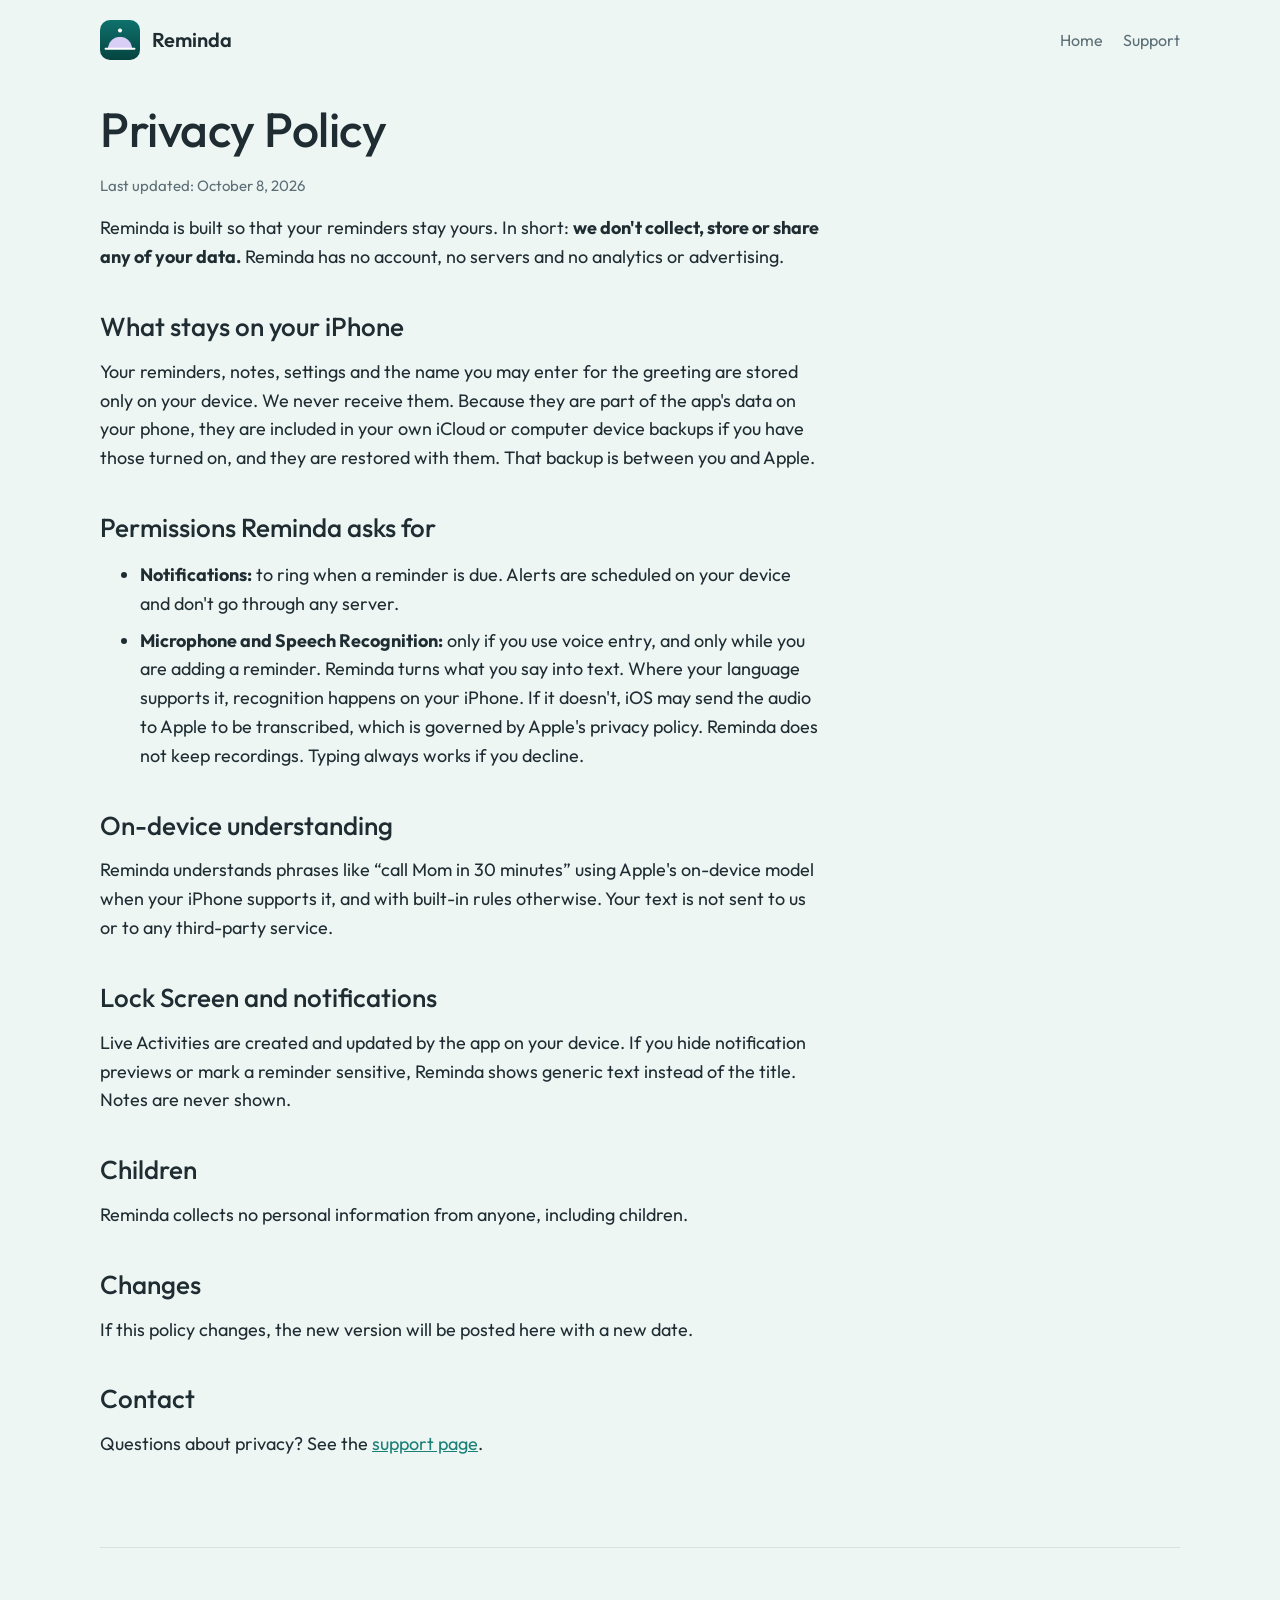
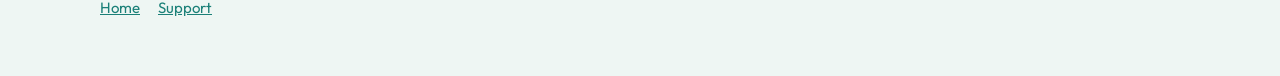
==== privacy.html @ c22a2229 "Reminda website Co-Authored-By: Claude Sonnet 5.5 <noreply@anthropic.com>" ====
<!doctype html>
<html lang="en">
<head>
<meta charset="utf-8">
<meta name="viewport" content="width=device-width, initial-scale=1">
<title>Privacy Policy — Reminda</title>
<meta name="description" content="Reminda collects no personal data. Your reminders stay on your iPhone.">
<link rel="icon" href="icon.png">
<link rel="stylesheet" href="https://fonts.googleapis.com/css2?family=Outfit:wght@400;500;600&display=swap">
<link rel="stylesheet" href="style.css">
</head>
<body>
<div class="wrap">
  <header class="site">
    <a class="brand" href="./"><img src="icon.png" alt="" width="40" height="40">Reminda</a>
    <nav class="site"><a href="./">Home</a><a href="support.html">Support</a></nav>
  </header>
  <main class="doc">
    <h1>Privacy Policy</h1>
    <p class="meta">Last updated: October 8, 2026</p>

    <p>Reminda is built so that your reminders stay yours. In short: <strong>we don't collect, store or share any of your data.</strong> Reminda has no account, no servers and no analytics or advertising.</p>

    <h2>What stays on your iPhone</h2>
    <p>Your reminders, notes, settings and the name you may enter for the greeting are stored only on your device. We never receive them. Because they are part of the app's data on your phone, they are included in your own iCloud or computer device backups if you have those turned on, and they are restored with them. That backup is between you and Apple.</p>

    <h2>Permissions Reminda asks for</h2>
    <ul>
      <li><strong>Notifications:</strong> to ring when a reminder is due. Alerts are scheduled on your device and don't go through any server.</li>
      <li><strong>Microphone and Speech Recognition:</strong> only if you use voice entry, and only while you are adding a reminder. Reminda turns what you say into text. Where your language supports it, recognition happens on your iPhone. If it doesn't, iOS may send the audio to Apple to be transcribed, which is governed by Apple's privacy policy. Reminda does not keep recordings. Typing always works if you decline.</li>
    </ul>

    <h2>On-device understanding</h2>
    <p>Reminda understands phrases like “call Mom in 30 minutes” using Apple's on-device model when your iPhone supports it, and with built-in rules otherwise. Your text is not sent to us or to any third-party service.</p>

    <h2>Lock Screen and notifications</h2>
    <p>Live Activities are created and updated by the app on your device. If you hide notification previews or mark a reminder sensitive, Reminda shows generic text instead of the title. Notes are never shown.</p>

    <h2>Children</h2>
    <p>Reminda collects no personal information from anyone, including children.</p>

    <h2>Changes</h2>
    <p>If this policy changes, the new version will be posted here with a new date.</p>

    <h2>Contact</h2>
    <p>Questions about privacy? See the <a href="support.html">support page</a>.</p>
  </main>
  <footer class="site"><a href="./">Home</a><a href="support.html">Support</a></footer>
</div>
</body>
</html>
---- style.css ----
:root {
  --bg: #eef6f3;
  --bg-wash: #dcefea;
  --card: #ffffff;
  --ink: #1f2d33;
  --muted: #5c6f77;
  --teal: #1b8078;
  --teal-ink: #ffffff;
  --line: rgba(31, 45, 51, 0.1);
  --shadow: 0 24px 60px -24px rgba(27, 128, 120, 0.35), 0 2px 6px rgba(31, 45, 51, 0.06);
}
@media (prefers-color-scheme: dark) {
  :root {
    --bg: #0b0f10;
    --bg-wash: #10201f;
    --card: #1a2022;
    --ink: #eaf2f0;
    --muted: #9bb0b0;
    --teal: #4fb3a8;
    --teal-ink: #08201d;
    --line: rgba(234, 242, 240, 0.12);
    --shadow: 0 24px 60px -24px rgba(0, 0, 0, 0.8);
  }
}

* { box-sizing: border-box; }
html { scroll-behavior: smooth; }
body {
  margin: 0;
  font-family: "Outfit", system-ui, -apple-system, "Segoe UI", sans-serif;
  font-size: 18px;
  line-height: 1.6;
  color: var(--ink);
  background: var(--bg);
  -webkit-font-smoothing: antialiased;
}
img { max-width: 100%; height: auto; display: block; }
a { color: var(--teal); }

.wrap { width: min(1080px, 100% - 32px); margin-inline: auto; }

header.site {
  display: flex; align-items: center; justify-content: space-between;
  padding: 20px 0;
}
.brand { display: flex; align-items: center; gap: 12px; text-decoration: none; color: var(--ink); font-weight: 600; font-size: 20px; }
.brand img { width: 40px; height: 40px; border-radius: 10px; }
nav.site a { margin-left: 20px; text-decoration: none; color: var(--muted); font-size: 16px; }
nav.site a:hover { color: var(--ink); }

.hero {
  display: grid; grid-template-columns: 1.05fr 0.95fr; gap: 48px; align-items: center;
  padding: 40px 0 72px;
}
.eyebrow { font-size: 14px; letter-spacing: 0.14em; text-transform: uppercase; color: var(--muted); margin: 0 0 12px; }
h1 { font-size: clamp(40px, 6vw, 64px); line-height: 1.05; margin: 0 0 20px; font-weight: 500; letter-spacing: -0.01em; }
.lede { font-size: 21px; color: var(--muted); margin: 0 0 28px; max-width: 30em; }
.badge {
  display: inline-block; padding: 14px 26px; border-radius: 999px;
  background: var(--teal); color: var(--teal-ink); font-weight: 600; text-decoration: none;
}
.badge.soon { opacity: 0.9; cursor: default; }
.note { font-size: 15px; color: var(--muted); margin-top: 14px; }

.phone {
  border-radius: 38px; overflow: hidden; background: var(--card);
  box-shadow: var(--shadow); border: 1px solid var(--line);
}
.hero .phone { max-width: 340px; margin-inline: auto; }

section.band { padding: 72px 0; }
section.band.wash { background: linear-gradient(180deg, var(--bg-wash), var(--bg)); }
h2 { font-size: clamp(30px, 4vw, 42px); line-height: 1.15; margin: 0 0 16px; font-weight: 500; }
h3 { font-size: 20px; margin: 0 0 6px; font-weight: 600; }
p { margin: 0 0 16px; }

.feature {
  display: grid; grid-template-columns: 1fr 1fr; gap: 56px; align-items: center;
  padding: 36px 0;
}
.feature.flip .copy { order: 2; }
.feature .phone { max-width: 320px; margin-inline: auto; }
.feature p { color: var(--muted); }

.grid { display: grid; grid-template-columns: repeat(3, 1fr); gap: 20px; margin-top: 32px; }
.card { background: var(--card); border: 1px solid var(--line); border-radius: 24px; padding: 24px; }
.card p { color: var(--muted); margin: 0; font-size: 16px; }

footer.site { padding: 48px 0 56px; color: var(--muted); font-size: 15px; border-top: 1px solid var(--line); }
footer.site a { margin-right: 18px; }

/* text pages */
main.doc { padding: 24px 0 72px; max-width: 720px; }
main.doc h1 { font-size: clamp(34px, 5vw, 48px); }
main.doc h2 { font-size: 26px; margin-top: 40px; }
main.doc li { margin-bottom: 8px; }
.meta { color: var(--muted); font-size: 15px; }

@media (max-width: 820px) {
  .hero, .feature { grid-template-columns: 1fr; gap: 32px; }
  .feature.flip .copy { order: 0; }
  .grid { grid-template-columns: 1fr; }
  nav.site a { margin-left: 14px; font-size: 15px; }
  nav.site a[href="#features"] { display: none; }
  .brand { font-size: 18px; }
  body { font-size: 17px; }
}
@media (prefers-reduced-motion: reduce) { html { scroll-behavior: auto; } }
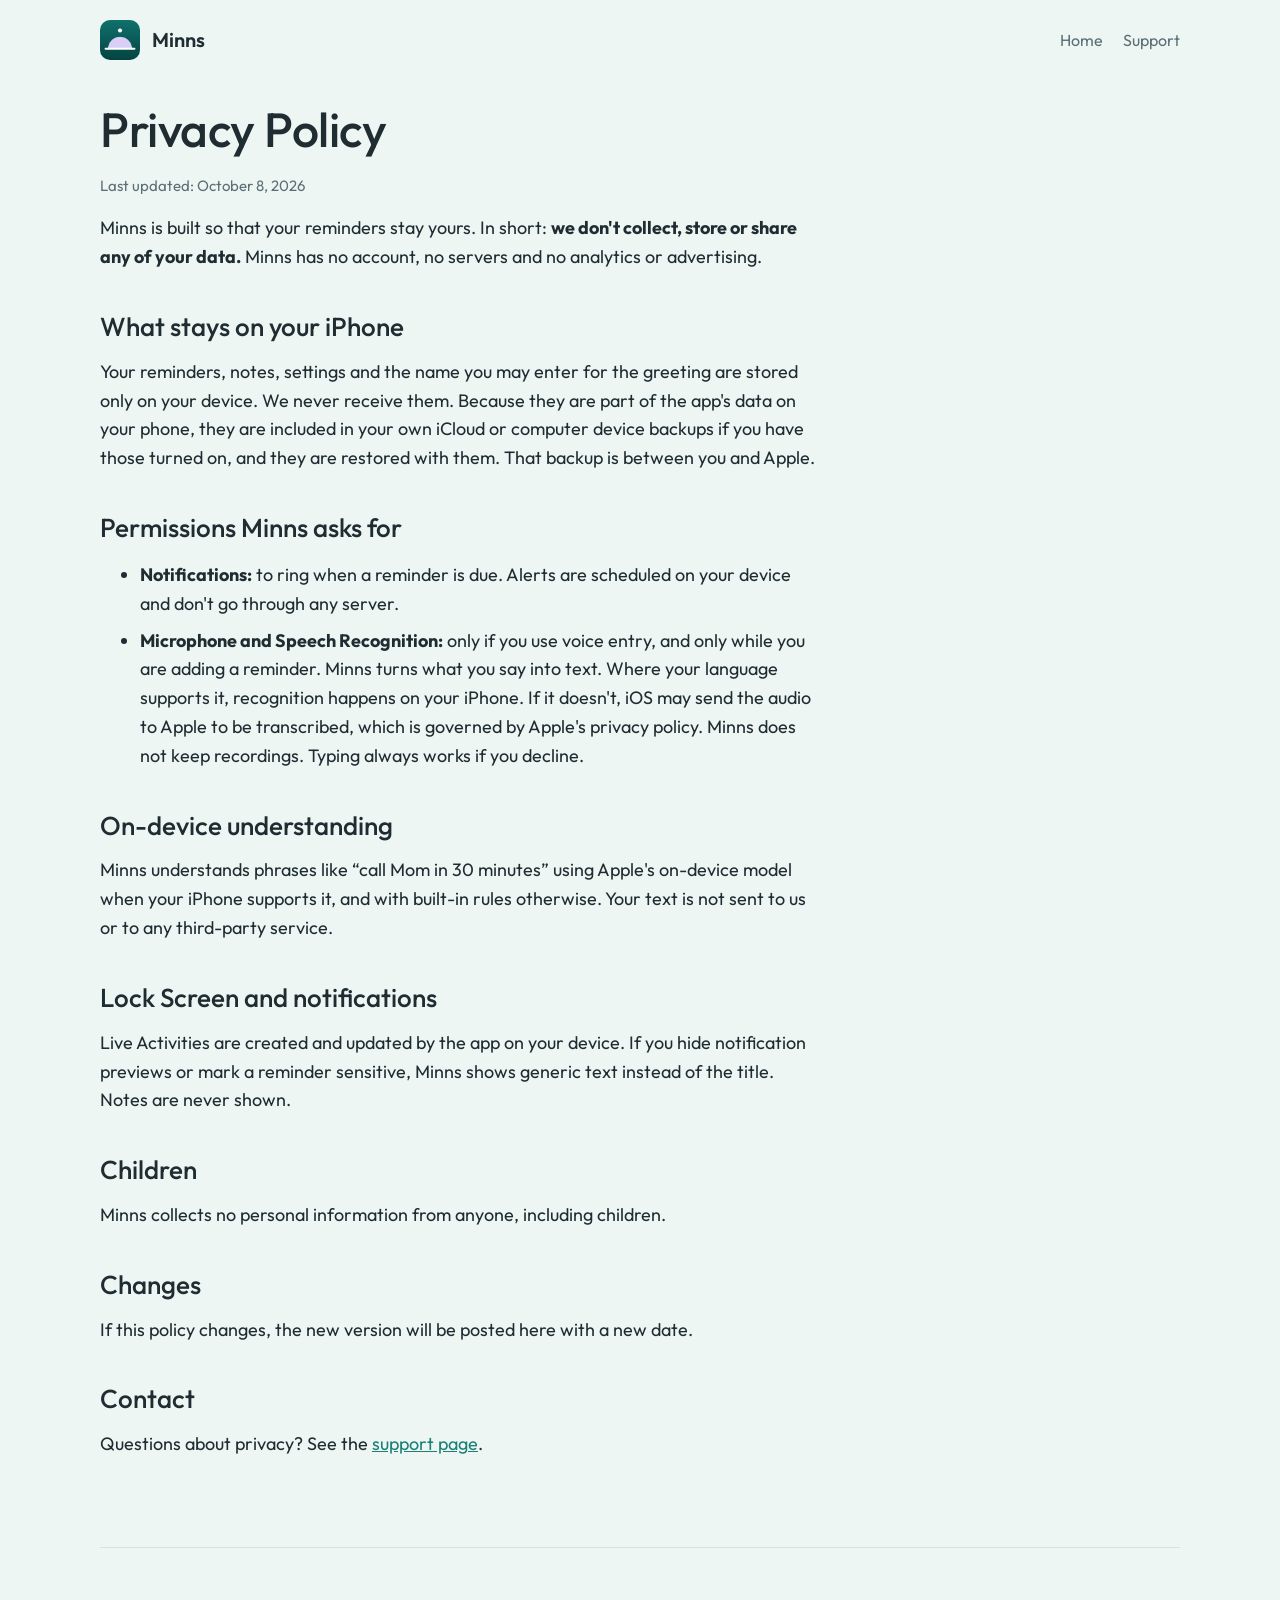
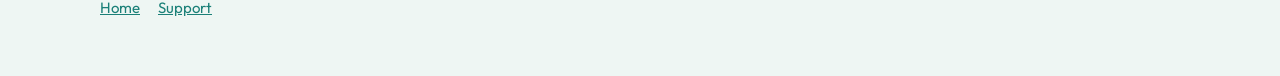
==== commit 9e4fd487: "Rename to Minns and lead with reliable reminding Co-Authored-By: Claude Sonnet 5.5 <noreply@anthropi" ====
--- a/privacy.html
+++ b/privacy.html
@@ -3,8 +3,8 @@
 <head>
 <meta charset="utf-8">
 <meta name="viewport" content="width=device-width, initial-scale=1">
-<title>Privacy Policy — Reminda</title>
-<meta name="description" content="Reminda collects no personal data. Your reminders stay on your iPhone.">
+<title>Privacy Policy — Minns</title>
+<meta name="description" content="Minns collects no personal data. Your reminders stay on your iPhone.">
 <link rel="icon" href="icon.png">
 <link rel="stylesheet" href="https://fonts.googleapis.com/css2?family=Outfit:wght@400;500;600&display=swap">
 <link rel="stylesheet" href="style.css">
@@ -12,32 +12,32 @@
 <body>
 <div class="wrap">
   <header class="site">
-    <a class="brand" href="./"><img src="icon.png" alt="" width="40" height="40">Reminda</a>
+    <a class="brand" href="./"><img src="icon.png" alt="" width="40" height="40">Minns</a>
     <nav class="site"><a href="./">Home</a><a href="support.html">Support</a></nav>
   </header>
   <main class="doc">
     <h1>Privacy Policy</h1>
     <p class="meta">Last updated: October 8, 2026</p>
 
-    <p>Reminda is built so that your reminders stay yours. In short: <strong>we don't collect, store or share any of your data.</strong> Reminda has no account, no servers and no analytics or advertising.</p>
+    <p>Minns is built so that your reminders stay yours. In short: <strong>we don't collect, store or share any of your data.</strong> Minns has no account, no servers and no analytics or advertising.</p>
 
     <h2>What stays on your iPhone</h2>
     <p>Your reminders, notes, settings and the name you may enter for the greeting are stored only on your device. We never receive them. Because they are part of the app's data on your phone, they are included in your own iCloud or computer device backups if you have those turned on, and they are restored with them. That backup is between you and Apple.</p>
 
-    <h2>Permissions Reminda asks for</h2>
+    <h2>Permissions Minns asks for</h2>
     <ul>
       <li><strong>Notifications:</strong> to ring when a reminder is due. Alerts are scheduled on your device and don't go through any server.</li>
-      <li><strong>Microphone and Speech Recognition:</strong> only if you use voice entry, and only while you are adding a reminder. Reminda turns what you say into text. Where your language supports it, recognition happens on your iPhone. If it doesn't, iOS may send the audio to Apple to be transcribed, which is governed by Apple's privacy policy. Reminda does not keep recordings. Typing always works if you decline.</li>
+      <li><strong>Microphone and Speech Recognition:</strong> only if you use voice entry, and only while you are adding a reminder. Minns turns what you say into text. Where your language supports it, recognition happens on your iPhone. If it doesn't, iOS may send the audio to Apple to be transcribed, which is governed by Apple's privacy policy. Minns does not keep recordings. Typing always works if you decline.</li>
     </ul>
 
     <h2>On-device understanding</h2>
-    <p>Reminda understands phrases like “call Mom in 30 minutes” using Apple's on-device model when your iPhone supports it, and with built-in rules otherwise. Your text is not sent to us or to any third-party service.</p>
+    <p>Minns understands phrases like “call Mom in 30 minutes” using Apple's on-device model when your iPhone supports it, and with built-in rules otherwise. Your text is not sent to us or to any third-party service.</p>
 
     <h2>Lock Screen and notifications</h2>
-    <p>Live Activities are created and updated by the app on your device. If you hide notification previews or mark a reminder sensitive, Reminda shows generic text instead of the title. Notes are never shown.</p>
+    <p>Live Activities are created and updated by the app on your device. If you hide notification previews or mark a reminder sensitive, Minns shows generic text instead of the title. Notes are never shown.</p>
 
     <h2>Children</h2>
-    <p>Reminda collects no personal information from anyone, including children.</p>
+    <p>Minns collects no personal information from anyone, including children.</p>
 
     <h2>Changes</h2>
     <p>If this policy changes, the new version will be posted here with a new date.</p>
--- a/style.css
+++ b/style.css
@@ -62,9 +62,30 @@
 .badge.soon { opacity: 0.9; cursor: default; }
 .note { font-size: 15px; color: var(--muted); margin-top: 14px; }
 
+/* iPhone shell: titanium bezel, Dynamic Island and side buttons around a screenshot */
 .phone {
-  border-radius: 38px; overflow: hidden; background: var(--card);
-  box-shadow: var(--shadow); border: 1px solid var(--line);
+  --bezel: 11px;
+  position: relative;
+  padding: var(--bezel);
+  border-radius: 56px;
+  background: linear-gradient(145deg, #4a5053 0%, #23282a 45%, #121516 100%);
+  box-shadow:
+    inset 0 0 0 1.5px rgba(255, 255, 255, 0.22),
+    inset 0 0 0 4px #0b0d0e,
+    var(--shadow);
+}
+.phone img { border-radius: calc(56px - var(--bezel)); background: var(--bg-wash); }
+.phone::before { /* Dynamic Island */
+  content: ""; position: absolute; z-index: 2;
+  top: calc(var(--bezel) + 11px); left: 50%; transform: translateX(-50%);
+  width: 31%; height: 3.1%; max-height: 28px; min-height: 18px;
+  background: #050606; border-radius: 999px;
+}
+.phone::after { /* action + volume buttons */
+  content: ""; position: absolute; left: -3px; top: 15%;
+  width: 3px; height: 4%; border-radius: 2px 0 0 2px;
+  background: #2a2f31;
+  box-shadow: 0 calc(5vh - 1px) 0 0 #2a2f31, 0 calc(10vh - 2px) 0 0 #2a2f31;
 }
 .hero .phone { max-width: 340px; margin-inline: auto; }
 
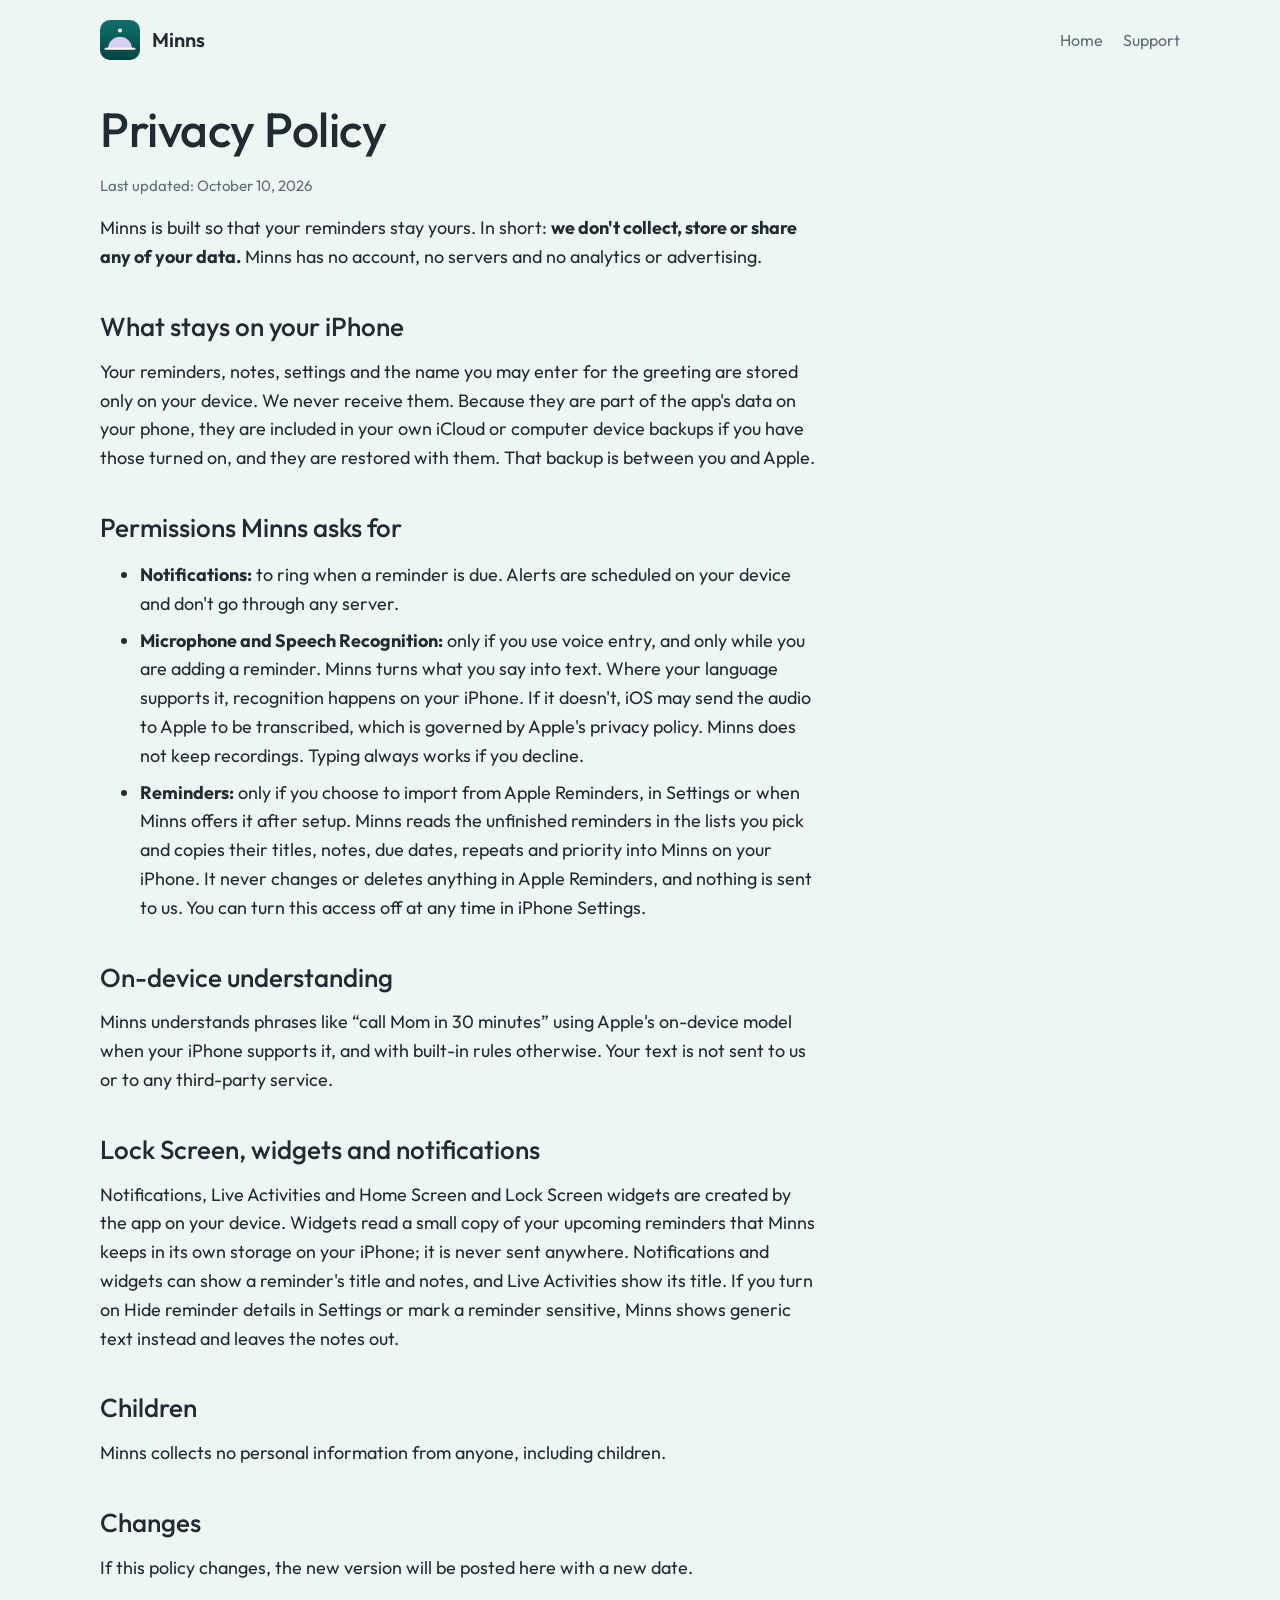
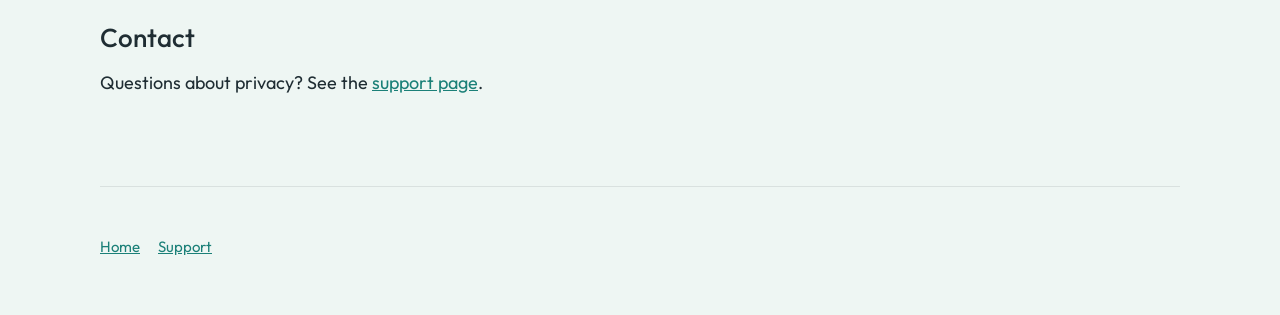
==== commit 804960f3: "Privacy policy: Apple Reminders import, widgets, and when notes show Co-Authored-By: Claude Opus 5.5" ====
--- a/privacy.html
+++ b/privacy.html
@@ -17,7 +17,7 @@
   </header>
   <main class="doc">
     <h1>Privacy Policy</h1>
-    <p class="meta">Last updated: October 8, 2026</p>
+    <p class="meta">Last updated: October 10, 2026</p>
 
     <p>Minns is built so that your reminders stay yours. In short: <strong>we don't collect, store or share any of your data.</strong> Minns has no account, no servers and no analytics or advertising.</p>
 
@@ -28,13 +28,14 @@
     <ul>
       <li><strong>Notifications:</strong> to ring when a reminder is due. Alerts are scheduled on your device and don't go through any server.</li>
       <li><strong>Microphone and Speech Recognition:</strong> only if you use voice entry, and only while you are adding a reminder. Minns turns what you say into text. Where your language supports it, recognition happens on your iPhone. If it doesn't, iOS may send the audio to Apple to be transcribed, which is governed by Apple's privacy policy. Minns does not keep recordings. Typing always works if you decline.</li>
+      <li><strong>Reminders:</strong> only if you choose to import from Apple Reminders, in Settings or when Minns offers it after setup. Minns reads the unfinished reminders in the lists you pick and copies their titles, notes, due dates, repeats and priority into Minns on your iPhone. It never changes or deletes anything in Apple Reminders, and nothing is sent to us. You can turn this access off at any time in iPhone Settings.</li>
     </ul>
 
     <h2>On-device understanding</h2>
     <p>Minns understands phrases like “call Mom in 30 minutes” using Apple's on-device model when your iPhone supports it, and with built-in rules otherwise. Your text is not sent to us or to any third-party service.</p>
 
-    <h2>Lock Screen and notifications</h2>
-    <p>Live Activities are created and updated by the app on your device. If you hide notification previews or mark a reminder sensitive, Minns shows generic text instead of the title. Notes are never shown.</p>
+    <h2>Lock Screen, widgets and notifications</h2>
+    <p>Notifications, Live Activities and Home Screen and Lock Screen widgets are created by the app on your device. Widgets read a small copy of your upcoming reminders that Minns keeps in its own storage on your iPhone; it is never sent anywhere. Notifications and widgets can show a reminder's title and notes, and Live Activities show its title. If you turn on Hide reminder details in Settings or mark a reminder sensitive, Minns shows generic text instead and leaves the notes out.</p>
 
     <h2>Children</h2>
     <p>Minns collects no personal information from anyone, including children.</p>
